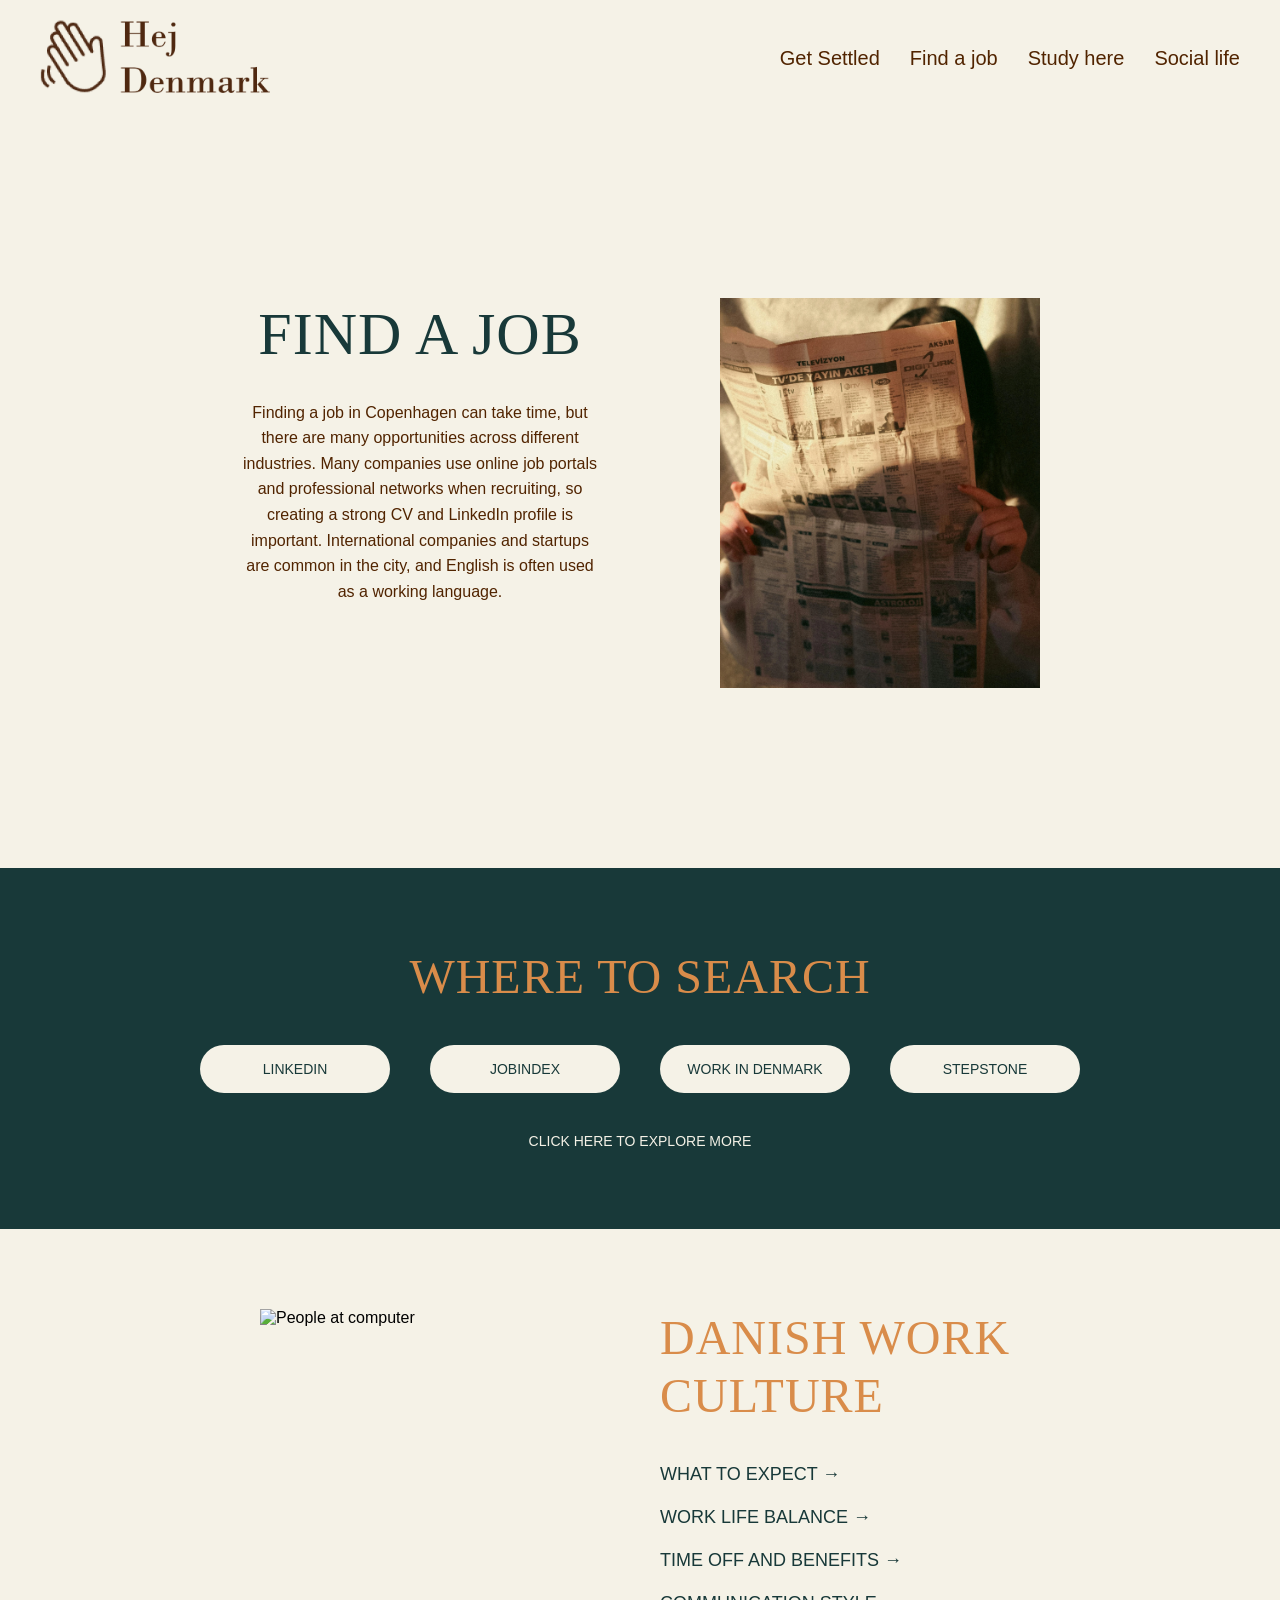
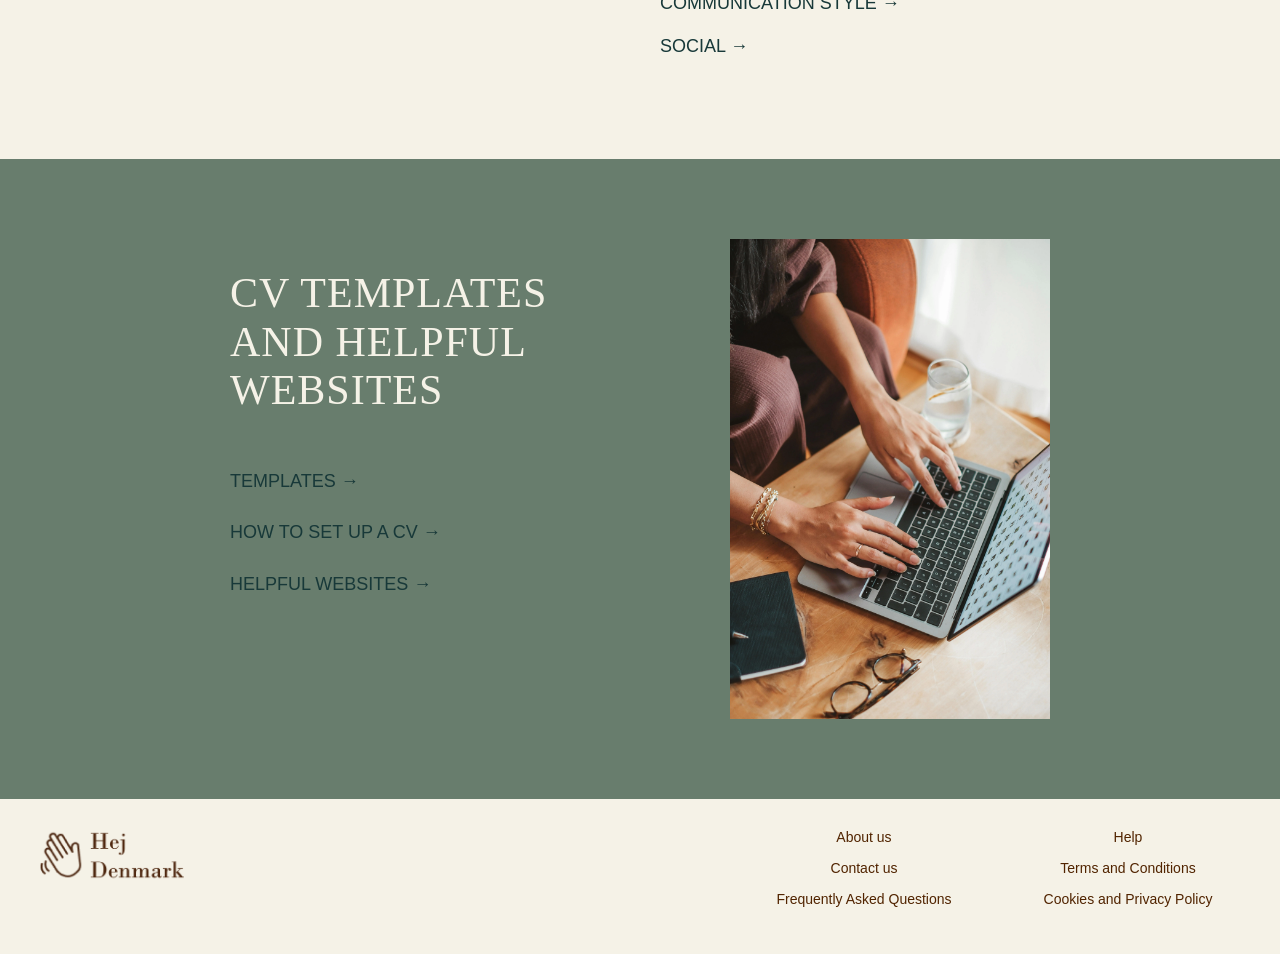
==== find_job.html @ d4f39c69 "first commit" ====
<!DOCTYPE html>
<html lang="da">

<head>
    <meta charset="UTF-8">
    <meta name="viewport" content="width=device-width, initial-scale=1.0">
    <meta name="robots" content="noindex">
    <link rel="stylesheet" href="css/layout.css">
    <link rel="stylesheet" href="css/style.css">
    <title>Hej Danmark</title>
</head>

<body>
    <header class="site-header light-header">
        <div class="logo">
            <a href="index.html">
                <img src="logo/logo_brun.webp" alt="brunlogo">
            </a>
        </div>

        <nav>
            <ul class="nav-menu">
                <li><a href="get_settled.html">Get Settled</a></li>
                <li><a href="find_job.html">Find a job</a></li>
                <li><a href="study_here.html">Study here</a></li>
                <li><a href="social_life.html">Social life</a></li>
            </ul>
        </nav>
        <button class="burger">
            <span class="line"></span>
            <span class="line"></span>
            <span class="line"></span>
        </button>
        <script src="menu.js"></script>
    </header>
    <main>
        <section class="job-intro">
            <div class="job-intro-content">
                <h1>Find a job</h1>
                <p>
                    Finding a job in Copenhagen can take time, but there are many opportunities across different
                    industries. Many companies use online job portals and professional networks when recruiting, so
                    creating a
                    strong CV and LinkedIn profile is important. International companies and startups are common in the
                    city, and English is often used as a working language.
                </p>
            </div>

            <div class="job-intro-image">
                <img src="imgs/newspaper.webp" alt="Newspaper">
            </div>
        </section>
        <section class="job-search">

            <h2>Where to search</h2>

            <div class="job-search-buttons">
                <a href="https://www.linkedin.com" class="search-btn">LinkedIn</a>
                <a href="https://www.jobindex.dk" class="search-btn">Jobindex</a>
                <a href="https://workindenmark.dk" class="search-btn">Work in Denmark</a>
                <a href="https://www.stepstone.dk" class="search-btn">Stepstone</a>
            </div>

            <a href="#" class="job-search-link">Click here to explore more</a>

        </section>
        <section class="work-culture">
            <div class="work-culture-image">
                <img src="imgs/people_computer.webp" alt="People at computer">
            </div>

            <div class="work-culture-content">
                <h2>Danish work culture</h2>

                <ul class="work-culture-links">
                    <li><a href="#expect">What to expect →</a></li>
                    <li><a href="#balance">Work life balance →</a></li>
                    <li><a href="#benefits">Time off and benefits →</a></li>
                    <li><a href="#communication">Communication style →</a></li>
                    <li><a href="#social">Social →</a></li>
                </ul>
            </div>
        </section>
        <section class="cv-section">
            <div class="cv-content">
                <h2>CV Templates<br>and Helpful<br>Websites</h2>

                <ul class="cv-links">
                    <li><a href="#">Templates →</a></li>
                    <li><a href="#">How to set up a CV →</a></li>
                    <li><a href="#">Helpful websites →</a></li>
                </ul>
            </div>

            <div class="cv-image">
                <img src="imgs/person_typing.webp" alt="Person typing on laptop">
            </div>
        </section>
    </main>
    <footer class="site-footer">
        <div class="logo">
            <a href="index.html">
                <img src="logo/logo_brun.webp" alt="brunlogo">
            </a>

            <ul class="footer-links">
                <li>About us</li>
                <li>Contact us</li>
                <li>Frequently Asked Questions</li>
            </ul>

            <ul class="footer-links">
                <li>Help</li>
                <li>Terms and Conditions</li>
                <li>Cookies and Privacy Policy</li>
            </ul>
        </div>
    </footer>
</body>

</html>
---- css/layout.css ----
/* RESET */

* {
  margin: 0;
  padding: 0;
  box-sizing: border-box;
}

/********************************HEADER OG FOOTER**********************************/
/* HEADER LAYOUT */
.site-header {
  display: flex;
  justify-content: space-between;
  align-items: center;
  padding: 15px 40px;
  width: 100%;
  box-sizing: border-box;
}

.site-header .logo img {
  display: block;
  width: 230px;
  height: auto;
}

.nav-menu {
  display: flex;
  gap: 30px;
  list-style: none;
  margin: 0;
  padding: 0;
  align-items: center;
}

.menu-icon {
  display: none;
}

/* FOOTER LAYOUT */
.site-footer {
  padding: 30px 40px;
}

.site-footer .logo {
  display: grid;
  grid-template-columns: 3fr 1fr 1fr;
  align-items: start;
  column-gap: 40px;
}

.site-footer .logo img {
  max-height: 55px;
  width: auto;
  display: block;
  margin-bottom: 40px;
}

/********************************FORSIDE**********************************/
/* HERO LAYOUT */
.hero {
  height: 100vh;
  display: grid;
  grid-template-rows: auto 1fr auto;
  overflow: hidden;
}

.hero img {
  grid-row: 1 / 4;
  grid-column: 1;
  width: 100%;
  height: 100%;
  object-fit: cover;
  display: block;
}

.site-header {
  grid-row: 1;
  grid-column: 1;
  z-index: 1;
}

.hero-text {
  grid-row: 3;
  grid-column: 1;
  text-align: center;
  margin-bottom: 40px;
  z-index: 1;
  width: 100%;
}

/* INFO GRID LAYOUT */
.info-grid {
  display: grid;
  grid-template-columns: repeat(3, 1fr);
  padding: 120px 80px;
  text-align: center;
}

.info-card {
  display: flex;
  flex-direction: column;
  align-items: center;
  gap: 15px;
}

.info-card img {
  width: auto;
  height: 100px;
}

/* STORIES SECTION LAYOUT */
.stories {
  display: flex;
  flex-direction: column;
  align-items: center;
  padding: 100px 20px;
  text-align: center;
}

.video-box {
  width: 70%;
  max-width: 900px;
  margin-top: 40px;
}

.video-box video {
  width: 100%;
  height: auto;
  display: block;
}

/* COMMUNITY SECTION LAYOUT */
.community {
  text-align: center;
  padding: 100px 20px;
}

.community-grid {
  display: grid;
  grid-template-columns: repeat(2, 1fr);
  gap: 60px;
  max-width: 900px;
  margin: 60px auto 0;
}

.community-card {
  display: block;
}

.community-card img {
  width: 100%;
  height: 250px;
  object-fit: cover;
  display: block;
}

/********************************GET SETTLED SIDE**********************************/
/* INTRO LAYOUT */

.settled-intro {
  display: flex;
  flex-direction: column;
  align-items: center;
  padding: 70px 60px;
}

.settled-title {
  text-align: center;
  margin-bottom: 60px;
}

.settled-grid {
  display: grid;
  grid-template-columns: 320px 260px;
  gap: 70px;
  justify-content: center;
  align-items: start;
}

.settled-image img {
  width: 100%;
  height: auto;
  display: block;
}

.settled-links {
  list-style: none;
  padding: 0;
  margin: 0;
  margin-top: 40px;
}

.settled-links li {
  margin-bottom: 40px;
}

/* MOVING GUIDE SECTION */

.moving-guide {
  display: grid;
  grid-template-columns: 420px 260px;
  justify-content: center;
  align-items: center;
  gap: 120px;
  padding: 80px 60px;
}

.moving-guide-content {
  display: flex;
  flex-direction: column;
  align-items: center;
  text-align: center;
}

.moving-guide-content p {
  margin: 35px 0;
  line-height: 1.6;
  max-width: 280px;
}

.moving-guide-image img {
  width: 100%;
  height: auto;
  display: block;
}

/* HOUSING SECTION */

.housing-section {
  display: grid;
  grid-template-columns: 360px 420px;
  justify-content: center;
  align-items: center;
  gap: 120px;
  padding: 80px 60px;
}

.housing-image img {
  width: 100%;
  height: auto;
  display: block;
}

.housing-content {
  text-align: center;
}

.housing-buttons {
  display: grid;
  grid-template-columns: 1fr 1fr;
  gap: 30px;
  margin: 40px 0;
}

/* HELP SECTION */

.help-section {
  display: flex;
  flex-direction: column;
  align-items: center;
  text-align: center;
  padding: 80px 60px;
}

.help-links {
  list-style: none;
  padding: 0;
  margin-top: 30px;
}

.help-links li {
  margin-bottom: 10px;
}

/********************************FIND A JOB SIDE**********************************/
/* INTRO */

.job-intro {
  display: grid;
  grid-template-columns: 360px 320px;
  justify-content: center;
  align-items: start;
  gap: 120px;
  padding: 180px 60px;
}

.job-intro-content {
  text-align: center;
}

.job-intro-content p {
  margin-top: 30px;
  line-height: 1.6;
}

.job-intro-image img {
  width: 100%;
  height: auto;
  display: block;
}

/* JOB SEARCH SECTION */

.job-search {
  display: flex;
  flex-direction: column;
  align-items: center;
  text-align: center;
  padding: 80px 60px;
}

.job-search-buttons {
  display: flex;
  gap: 40px;
  margin: 40px 0;
  flex-wrap: wrap;
  justify-content: center;
}

/* WORK CULTURE SECTION */

.work-culture {
  display: grid;
  grid-template-columns: 320px 360px;
  justify-content: center;
  align-items: start;
  gap: 80px;
  padding: 80px 60px;
}

.work-culture-image img {
  width: 100%;
  height: auto;
  display: block;
}

.work-culture-links {
  list-style: none;
  padding: 0;
  margin: 40px 0 0 0;
}

.work-culture-links li {
  margin-bottom: 22px;
}

/* CV SECTION */

.cv-section {
  display: grid;
  grid-template-columns: 400px 320px;
  justify-content: center;
  align-items: center;
  gap: 100px;
  padding: 80px 60px;
}

.cv-content {
  align-self: start;
  padding-top: 30px;
}

.cv-image img {
  width: 100%;
  height: auto;
  display: block;
}

.cv-links {
  list-style: none;
  padding: 0;
  margin-top: 55px;
}

.cv-links li {
  margin-bottom: 26px;
}

/************************************ MOBILE LAYOUT ***********************************/

/******* FORSIDE *********/
/* HERO SECTION */

@media (max-width: 768px) {
  .site-header {
    padding: 20px;
  }

  .site-header .logo img {
    width: 140px;
  }

  .nav-menu {
    display: none;
  }

  .menu-icon {
    display: block;
    font-size: 40px;
    color: #f5f2e7;
    line-height: 1;
  }

  .hero {
    min-height: 100vh;
    height: auto;
  }

  .hero-text {
    margin-bottom: 30px;
    padding: 0 20px;
  }

  /*************************************************SPURJA KENNARANN**********************************************************/
  .site-header .light-header .menu-icon {
    color: black;
  }
  /*************************************************SPURJA KENNARANN**********************************************************/
}

/* ICON / INFO SECTION */
@media (max-width: 768px) {
  .info-grid {
    display: flex;
    flex-direction: column;
    gap: 40px;
    padding: 60px 90px;
  }

  .info-card {
    display: grid;
    grid-template-columns: 80px 1fr;
    align-items: center;
    text-align: left;
    column-gap: 70px;
  }

  .info-icon {
    display: flex;
    justify-content: center;
    align-items: center;
  }

  .info-icon img {
    width: 60px;
    height: auto;
    display: block;
  }

  .info-text {
    display: flex;
    flex-direction: column;
    justify-content: center;
  }

  /* COMMUNITY SECTION */
  .community {
    padding: 60px 20px;
  }

  .community-grid {
    grid-template-columns: 1fr;
    gap: 40px;
    max-width: 260px;
    margin: 40px auto 0;
  }

  .community-card {
    display: flex;
    flex-direction: column;
    align-items: center;
  }

  .community-card img {
    width: 100%;
    height: auto;
    object-fit: cover;
  }

  .community-card h3 {
    margin-top: 12px;
    text-align: center;
  }

  /* FOOTER */

  .site-footer {
    padding: 40px 20px;
  }

  .site-footer .logo {
    grid-template-columns: 1fr;
    justify-items: center;
    row-gap: 20px;
    text-align: center;
  }

  .site-footer .logo img {
    max-height: 55px;
    width: auto;
  }

  .footer-links {
    justify-self: center;
  }

  /******************** GET SETTLED ***********************/
  /* INTRO */

  .settled-intro {
    padding: 35px 20px 50px;
  }

  .settled-title {
    text-align: center;
    margin-bottom: 30px;
  }

  .settled-grid {
    grid-template-columns: 150px 1fr;
    gap: 20px;
    align-items: start;
    justify-content: center;
  }

  .settled-image img {
    width: 150px;
    height: auto;
    display: block;
  }

  .settled-content {
    padding-top: 6px;
  }

  .settled-links {
    margin-top: 0;
    padding: 0;
  }

  .settled-links li {
    margin-bottom: 16px;
  }

  /* MOVING GUIDE*/

  .moving-guide {
    grid-template-columns: 1fr;
    justify-items: center;
    gap: 15px;
    padding: 60px 20px;
  }

  .moving-guide-content {
    display: contents;
  }

  .moving-guide-content h2 {
    order: 1;
    text-align: center;
  }

  .moving-guide-image {
    order: 2;
  }

  .moving-guide-image img {
    width: 150px;
    height: auto;
    display: block;
  }

  .moving-guide-content p {
    order: 3;
    max-width: 220px;
    text-align: center;
  }

  .guide-button {
    order: 4;
  }

  /* HOUSING SECTION */

  .housing-section {
    grid-template-columns: 180px 200px;
    justify-content: center;
    gap: 22px;
    padding: 45px 20px;
    align-items: start;
  }

  .housing-image img {
    width: 180px;
    height: auto;
    display: block;
  }

  .housing-content {
    display: flex;
    flex-direction: column;
    align-items: center;
    text-align: center;
  }

  .housing-buttons {
    display: flex;
    flex-direction: column;
    align-items: center;
    gap: 14px;
    margin-top: 20px;
  }

  .housing-btn {
    width: 170px;
    text-align: center;
  }

  .housing-link {
    display: block;
    text-align: center;
    margin-top: 22px;
  }

  /*HELP SECTION */
  .help-section {
    display: flex;
    flex-direction: column;
    align-items: center;
    text-align: center;
    padding: 80px 60px;
  }

  .help-links {
    list-style: none;
    padding: 0;
    margin-top: 30px;
  }

  .help-links li {
    margin-bottom: 10px;
  }

  /************************ FIND A JOB ***********************/
  /* INTRO*/
  .job-intro {
    grid-template-columns: 200px 200px;
    justify-content: center;
    gap: 20px;
    padding: 40px 20px;
    align-items: start;
  }

  .job-intro-image img {
    width: 200px;
  }

  .job-intro-content {
    text-align: left;
  }

  /* WHERE TO SEARCH*/
  .job-search {
    padding: 50px 20px;
  }

  .job-search-buttons {
    display: flex;
    flex-direction: column;
    align-items: center;
    gap: 14px;
    margin-top: 20px;
  }

  /* WORK CULTURE*/
  .work-culture {
    display: flex;
    flex-direction: column;
    align-items: center;
    padding: 50px 20px;
    text-align: center;
  }

  .work-culture-content {
    display: contents;
  }

  .work-culture-content h2 {
    order: 1;
  }

  .work-culture-image {
    order: 2;
  }

  .work-culture-image img {
    width: 200px;
    height: auto;
    display: block;
  }

  .work-culture-links {
    order: 3;
    list-style: none;
    padding: 0;
    margin: 0;
  }

  /* CV TEMPLATES SECTION*/
  .cv-section {
    grid-template-columns: 1fr;
    justify-items: center;
    text-align: center;
    gap: 20px;
    padding: 50px 20px;
  }

  .cv-image img {
    width: 200px;
    height: auto;
    display: block;
  }

  .cv-links {
    margin-top: 50px;
  }

  .cv-links li {
    margin-bottom: 14px;
  }
}
---- css/style.css ----
/* RESET */

* {
  margin: 0;
  padding: 0;
  box-sizing: border-box;
}

/* GENERAL */

body {
  font-family: "Montserrat", sans-serif;
}

h1,
h2,
h3,
h4,
h5,
h6 {
  font-family: "Libre Bodoni", serif;
  font-weight: 500;
  letter-spacing: 1px;
  line-height: 1.2;
}

img {
  max-width: 100%;
  height: auto;
}

section {
  width: 100%;
}

/* COLORS */

.color1 {
  color: #183939;
}

.color2 {
  color: #512400;
}

.color3 {
  color: #f5f2e7;
}

.color4 {
  color: #ead4a7;
}

.color5 {
  color: #687d6d;
}

.color6 {
  color: #d98c4a;
}

/*************** Fonts *********************/

@font-face {
  font-family: "Libre Bodoni";
  src:
    url(fonts/LibreBodoni/LibreBodoni-VariableFont_wght.woff) format("woff"),
    url(fonts/LibreBodoni/LibreBodoni-VariableFont_wght.woff2) format("woff2");
}

@font-face {
  font-family: "Montserrat";
  src:
    url(fonts/Montserrat/Montserrat-VariableFont_wght.woff) format("woff"),
    url(fonts/Montserrat/Montserrat-VariableFont_wght.woff2) format("woff2");
}

/********************************HEADER OG FOOTER**********************************/
/* HEADER STYLE */
.site-header {
  background: transparent;
}

.nav-menu a {
  text-decoration: none;
  color: #f5f2e7;
  font-size: 20px;
  font-weight: 400;
  transition: color 0.3s ease;
}

.nav-menu a:hover {
  color: #ead4a7;
}

/* BURGER */
.burger {
  width: 30px;
  height: 20px;
  cursor: pointer;
}

.burger .line {
  display: block;
  width: 100%;
  height: 2px;
  background-color: #512400;
  margin-bottom: 5px;
  transition: 0.2s linear;
}
.burger {
  display: none;
}

/* LIGHT BURGER VERSION */
.burger_light {
  width: 30px;
  height: 20px;
  cursor: pointer;
}

.burger_light .line {
  display: block;
  width: 100%;
  height: 2px;
  background-color: #f5f2e7;
  margin-bottom: 5px;
  transition: 0.2s linear;
}
.burger_light {
  display: none;
}

/*MOBILE BURGER*/

@media screen and (max-width: 800px) {
  .menu {
    display: none;
  }
  .burger {
    display: block;
    background-color: transparent;
    border: 0;
  }
  .burger.active .line:nth-child(1) {
    transform: rotate(45deg) translate(5px, 5px);
    transition: 0.2s linear;
  }

  .burger.active .line:nth-child(2) {
    opacity: 0;
    transition: 0.15s linear;
  }

  .burger.active .line:nth-child(3) {
    transform: rotate(-45deg) translate(5px, -5px);
    transition: 0.2s linear;
  }

  nav.active .menu {
    display: block;
    background-color: #f5f2e7;
    position: absolute;
    top: 94px;
    left: 0;
    width: 100%;
    box-shadow: 0 10px 10px #f5f2e7;
    z-index: 1;
  }

  nav.active .menu li {
    margin: 10px 20px;
  }

  nav.active .menu a {
    font-size: 24px;
  }

  .burger_light {
    display: block;
    background-color: transparent;
    border: 0;
  }
  .burger_light.active .line:nth-child(1) {
    transform: rotate(45deg) translate(5px, 5px);
    transition: 0.2s linear;
  }

  .burger_light.active .line:nth-child(2) {
    opacity: 0;
    transition: 0.15s linear;
  }

  .burger_light.active .line:nth-child(3) {
    transform: rotate(-45deg) translate(5px, -5px);
    transition: 0.2s linear;
  }
}
/* LIGHT HEADER VERSION */
.light-header {
  background-color: #f5f2e7;
}

.light-header .nav-menu a {
  color: #512400;
}

.light-header .nav-menu a:hover {
  color: #000000;
}

/* FOOTER STYLE */
.site-footer {
  background-color: #f5f2e7;
}

.footer-links {
  color: #512400;
  font-size: 14px;
}

.footer-links {
  list-style: none;
  padding: 0;
  margin: 0;
  text-align: center;
}

.footer-links li {
  margin-bottom: 15px;
}

/********************************FORSIDE**********************************/
/* HERO STYLE */
.hero {
  background-color: rgba(0, 0, 0, 0.2);
  background-blend-mode: darken;
}

.hero-text h1 {
  margin: 0;
  color: #f5f2e7;
  font-size: 64px;
  font-weight: 400;
  text-transform: uppercase;
}

.hero-text p {
  margin-top: 10px;
  margin-bottom: 0;
  color: #f5f2e7;
  font-size: 24px;
}

/* INFO GRID STYLE */
.info-grid {
  background-color: #f5f2e7;
}

.info-card h2 {
  color: #183939;
  font-size: 24px;
  font-weight: 500;
  margin: 10px 0 5px;
}

.info-card p {
  color: #183939;
  font-size: 14px;
  max-width: 220px;
  line-height: 1.5;
  margin: 0;
}
.info-card a {
  transition: transform 0.3s ease;
}

.info-card:hover a {
  transform: scale(1.1);
}
/* STORIES SECTION STYLE */
.stories {
  background-color: #e2cfa4;
  background-image: url(../imgs/Background_tile.webp);
  background-repeat: repeat;
}

.stories h2 {
  color: #183939;
  font-size: 32px;
  letter-spacing: 1px;
  margin: 0;
  text-transform: uppercase;
}

.video-box {
  border: 6px solid #183939;
}

/* COMMUNITY SECTION STYLE */
.community {
  background-color: #f5f2e7;
}

.community h2 {
  color: #512400;
  font-size: 32px;
  text-transform: uppercase;
  margin: 0;
}

.community-card {
  text-decoration: none;
}

.community-card h3 {
  color: #512400;
  font-size: 16px;
  margin-top: 15px;
}

.community-card img {
  transition: transform 0.3s ease;
}

.community-card:hover img {
  transform: scale(1.05);
}

/********************************GET SETTLED SIDE**********************************/
/* INTRO STYLE */

.settled-intro {
  background-color: #f5f2e7;
}

.settled-title {
  color: #512400;
  font-size: 64px;
  text-transform: uppercase;
}

.settled-links a {
  text-decoration: none;
  color: #512400;
  font-size: 18px;
  text-transform: uppercase;
}

.settled-links a:hover {
  color: #d98c4a;
}

/* MOVING GUIDE STYLE */

.moving-guide {
  background-color: #ead4a7;
}

.moving-guide-content h2 {
  color: #d98c4a;
  font-size: 48px;
  font-weight: 400;
  text-transform: uppercase;
}

.moving-guide-content p {
  color: #512400;
  font-size: 18px;
}

.guide-button {
  display: inline-block;
  padding: 14px 42px;
  background-color: #d98c4a;
  color: #512400;
  text-decoration: none;
  border-radius: 999px;
  font-size: 12px;
  text-transform: uppercase;
}
.guide-button:hover {
  background-color: #512400;
  color: #d98c4a;
}

/* HOUSING SECTION STYLE */

.housing-section {
  background-color: #f5f2e7;
}

.housing-content h2 {
  color: #d98c4a;
  font-size: 48px;
  text-transform: uppercase;
}

.housing-btn {
  display: inline-block;
  padding: 16px 40px;
  background-color: #512400;
  color: #f5f2e7;
  text-decoration: none;
  border-radius: 999px;
  font-size: 14px;
  text-transform: uppercase;
}

.housing-btn:hover {
  background-color: #d98c4a;
}

.housing-link {
  display: inline-block;
  margin-top: 20px;
  color: #d98c4a;
  text-decoration: none;
  font-size: 14px;
  text-transform: uppercase;
}

.housing-link:hover {
  color: #512400;
}

/* HELP SECTION STYLE */

.help-section {
  background-color: #ead4a7;
}

.help-section h2 {
  color: #512400;
  font-size: 48px;
  text-transform: uppercase;
}

.help-links a {
  text-decoration: none;
  color: #512400;
  font-size: 16px;
}

.help-links a:hover {
  color: #d98c4a;
}
/********************************FIND A JOB SIDE**********************************/
/* INTRO */

.job-intro {
  background-color: #f5f2e7;
}

.job-intro-content h1 {
  color: #183939;
  font-size: 60px;
  text-transform: uppercase;
}

.job-intro-content p {
  color: #512400;
  font-size: 16px;
}

/* JOB SEARCH STYLE */

.job-search {
  background-color: #183939;
}

.job-search h2 {
  color: #d98c4a;
  font-size: 48px;
  text-transform: uppercase;
}

.search-btn {
  display: inline-flex;
  justify-content: center;
  align-items: center;
  width: 190px;
  height: 48px;
  background-color: #f5f2e7;
  color: #183939;
  text-decoration: none;
  border-radius: 999px;
  font-size: 14px;
  text-transform: uppercase;
}

.search-btn:hover {
  background-color: #d98c4a;
}

.job-search-link {
  color: #f5f2e7;
  text-decoration: none;
  font-size: 14px;
  text-transform: uppercase;
}

.job-search-link:hover {
  color: #d98c4a;
}

/* WORK CULTURE STYLE */

.work-culture {
  background-color: #f5f2e7;
}

.work-culture-content h2 {
  color: #d98c4a;
  font-size: 48px;
  text-transform: uppercase;
}

.work-culture-links a {
  text-decoration: none;
  color: #183939;
  font-size: 18px;
  text-transform: uppercase;
}

.work-culture-links a:hover {
  color: #d98c4a;
}

/* CV SECTION STYLE */

.cv-section {
  background-color: #687d6d;
}

.cv-content h2 {
  color: #f5f2e7;
  font-size: 42px;
  text-transform: uppercase;
  line-height: 1.15;
  letter-spacing: 1px;
}

.cv-links a {
  text-decoration: none;
  color: #183939;
  font-size: 18px;
  text-transform: uppercase;
  line-height: 1.4;
}

.cv-links a:hover {
  color: #d98c4a;
}

/************************************ MOBILE LAYOUT ***********************************/
/************ FORSIDE *************/
/* HERO SECTION */

@media (max-width: 768px) {
  .hero-text h1 {
    font-size: 34px;
    line-height: 1.1;
  }

  .hero-text p {
    font-size: 16px;
  }

  /* ICON / INFO SECTION */

  .info-text h2 {
    font-size: 24px;
    line-height: 1.2;
  }

  .info-text p {
    font-size: 12px;
    line-height: 1.35;
  }

  /************************ GET SETTLED ***********************/
  .settled-title {
    font-size: 34px;
  }

  .settled-links a {
    font-size: 14px;
  }

  /* MOVING GUIDE SECTION */
  .moving-guide-content h2 {
    font-size: 26px;
  }

  .moving-guide-content p {
    font-size: 14px;
    line-height: 1.5;
  }

  .guide-button {
    font-size: 12px;
    padding: 14px 28px;
  }

  /* HOUSING SECTION */
  .housing-content h2 {
    font-size: 20px;
    text-align: center;
  }

  .housing-btn {
    width: 140px;
    padding: 10px 0;
    font-size: 11px;
    text-align: center;
  }

  .housing-link {
    font-size: 12px;
  }

  /* HELP SECTION */
  .help-section h2 {
    font-size: 30px;
    text-align: center;
  }
  .help-links {
    font-size: 12px;
    text-align: center;
  }

  /************************ FIND A JOB  ***********************/
  .job-intro-content h1 {
    font-size: 30px;
  }

  .job-intro-content p {
    font-size: 12px;
    margin-top: 10px;
    line-height: 1.5;
  }

  /* WHERE TO SEARCH*/
  .job-search h2 {
    font-size: 22px;
    margin-bottom: 20px;
  }

  .job-search-btn {
    width: 180px;
    padding: 12px 0;
    font-size: 12px;
  }

  .job-search-link {
    font-size: 12px;
    margin-top: 20px;
  }

  /* WORK CULTURE*/
  .work-culture-content h2 {
    font-size: 24px;
  }

  .work-culture-links a {
    font-size: 14px;
  }
  /* CV TEMPLATES SECTION*/
  .cv-content h2 {
    font-size: 24px;
    line-height: 1.2;
  }

  .cv-links a {
    font-size: 14px;
  }
}
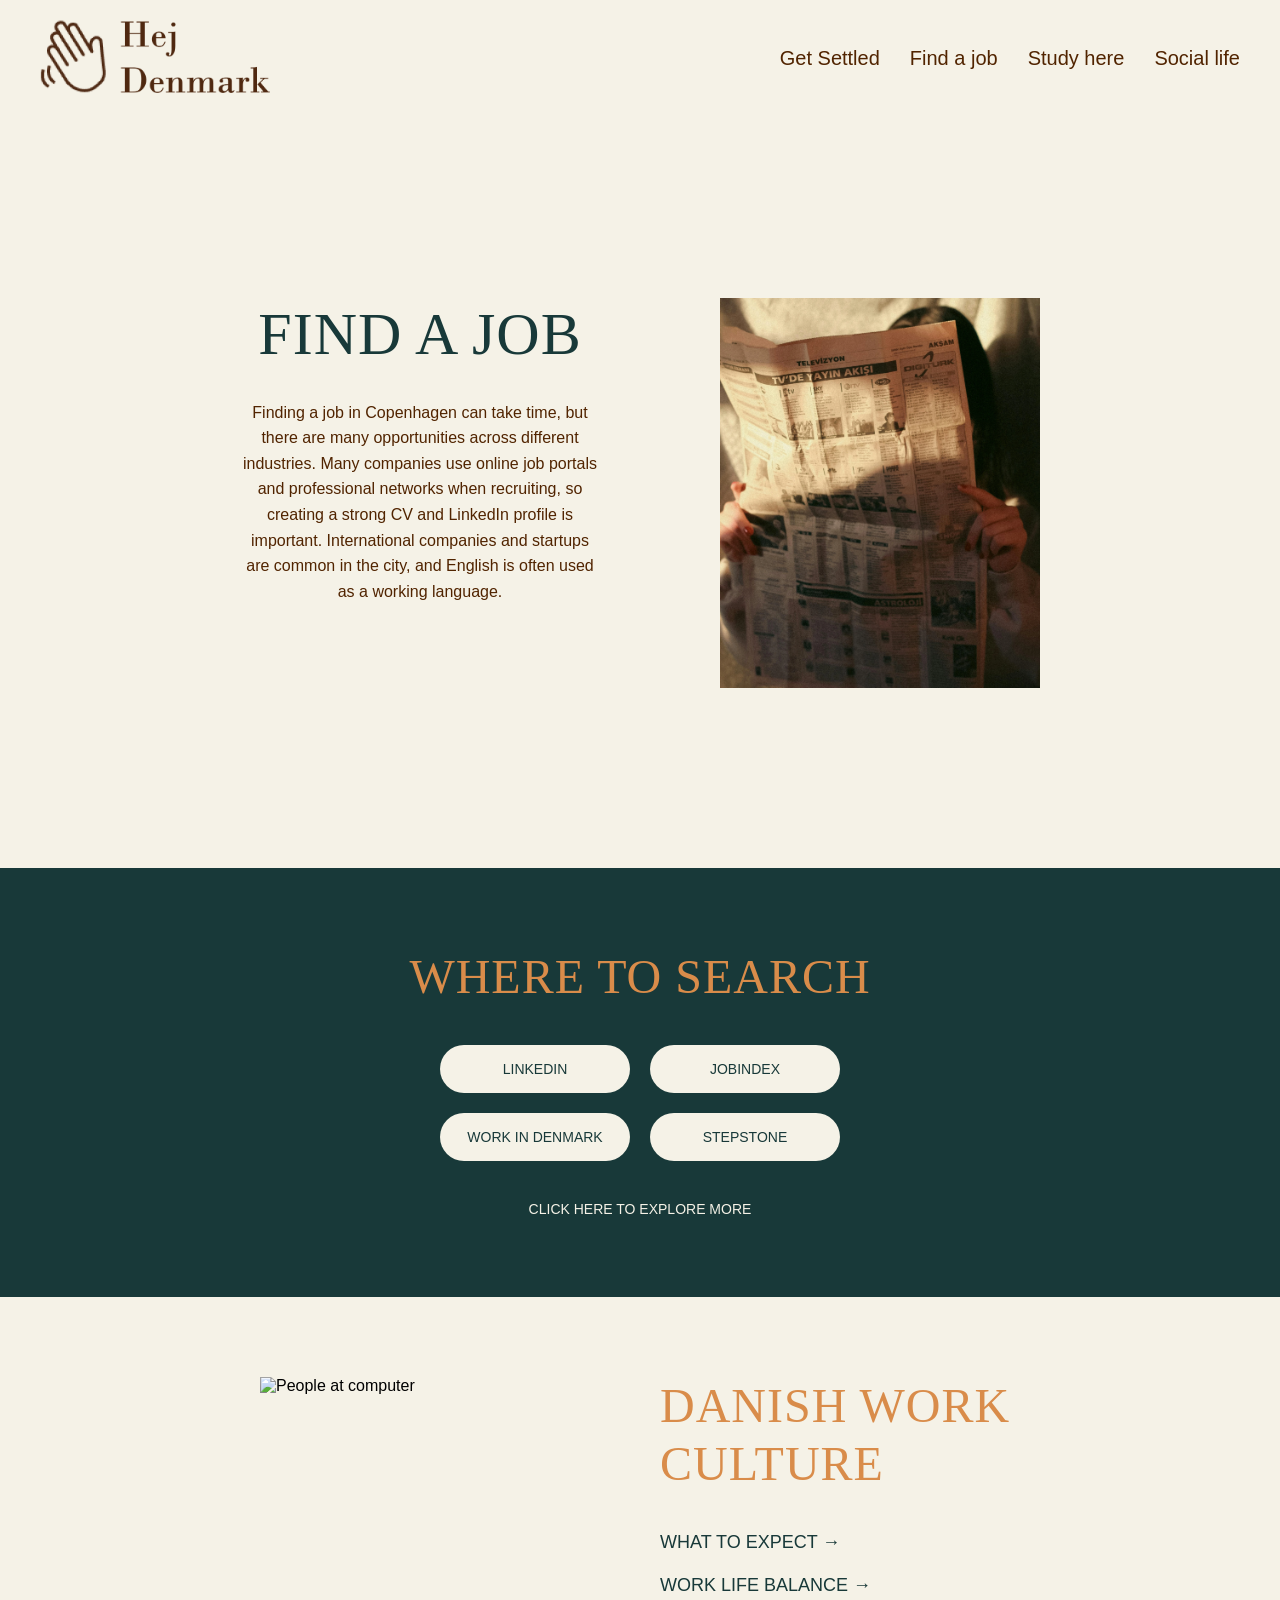
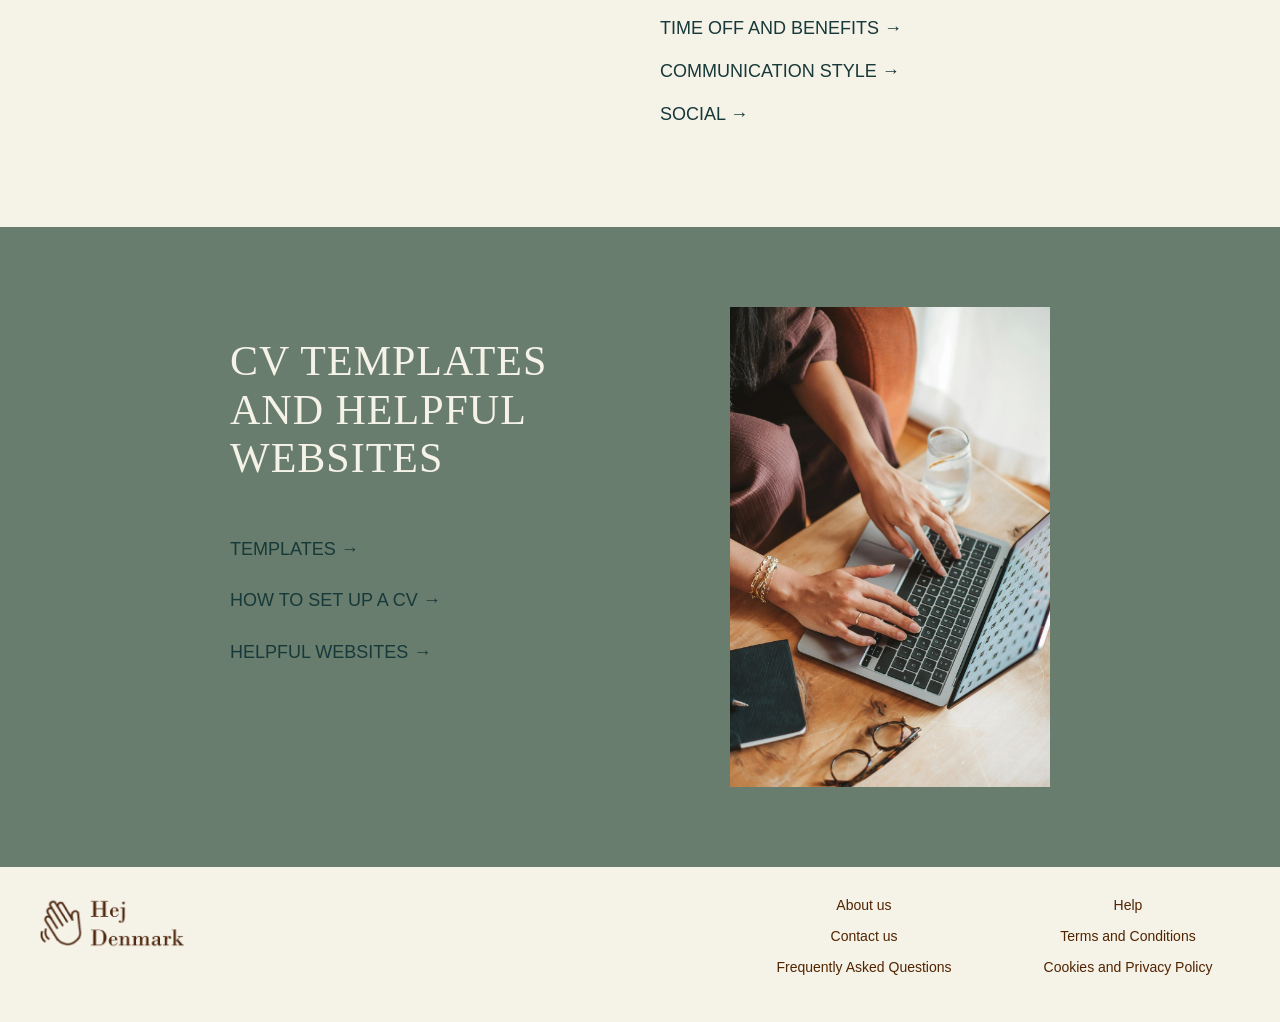
==== commit c714dd38: "Changes 1" ====
--- a/find_job.html
+++ b/find_job.html
@@ -98,10 +98,12 @@
         </section>
     </main>
     <footer class="site-footer">
-        <div class="logo">
-            <a href="index.html">
-                <img src="logo/logo_brun.webp" alt="brunlogo">
-            </a>
+        <div class="footer-grid">
+            <div class="footer-logo">
+                <a href="index.html">
+                    <img src="logo/logo_brun.webp" alt="brunlogo">
+                </a>
+            </div>
 
             <ul class="footer-links">
                 <li>About us</li>
--- a/css/layout.css
+++ b/css/layout.css
@@ -41,14 +41,14 @@
   padding: 30px 40px;
 }
 
-.site-footer .logo {
+.footer-grid {
   display: grid;
   grid-template-columns: 3fr 1fr 1fr;
   align-items: start;
   column-gap: 40px;
 }
 
-.site-footer .logo img {
+.footer-logo img {
   max-height: 55px;
   width: auto;
   display: block;
@@ -92,20 +92,29 @@
 .info-grid {
   display: grid;
   grid-template-columns: repeat(3, 1fr);
-  padding: 120px 80px;
+  gap: 60px;
+  padding: 100px 80px;
   text-align: center;
 }
 
 .info-card {
-  display: flex;
-  flex-direction: column;
-  align-items: center;
-  gap: 15px;
+  width: 260px;
+  margin: 0 auto;
 }
 
 .info-card img {
+  height: 100px;
   width: auto;
-  height: 100px;
+  display: block;
+  margin: 0 auto 20px;
+}
+
+.info-card h2 {
+  margin-bottom: 10px;
+}
+
+.info-card p {
+  margin: 0;
 }
 
 /* STORIES SECTION LAYOUT */
@@ -310,11 +319,11 @@
 }
 
 .job-search-buttons {
-  display: flex;
-  gap: 40px;
+  display: grid;
+  grid-template-columns: repeat(2, auto);
+  gap: 20px;
+  justify-content: center;
   margin: 40px 0;
-  flex-wrap: wrap;
-  justify-content: center;
 }
 
 /* WORK CULTURE SECTION */
@@ -665,11 +674,7 @@
   }
 
   .job-search-buttons {
-    display: flex;
-    flex-direction: column;
-    align-items: center;
-    gap: 14px;
-    margin-top: 20px;
+    grid-template-columns: 1fr;
   }
 
   /* WORK CULTURE*/
--- a/css/style.css
+++ b/css/style.css
@@ -267,7 +267,6 @@
 .info-card p {
   color: #183939;
   font-size: 14px;
-  max-width: 220px;
   line-height: 1.5;
   margin: 0;
 }
@@ -280,13 +279,14 @@
 }
 /* STORIES SECTION STYLE */
 .stories {
-  background-color: #e2cfa4;
-  background-image: url(../imgs/Background_tile.webp);
+  background-color: #ead4a7;
+  background-image: url(../imgs/background_tile.webp);
+  background-size: 800px;
   background-repeat: repeat;
 }
 
 .stories h2 {
-  color: #183939;
+  color: #512400;
   font-size: 32px;
   letter-spacing: 1px;
   margin: 0;
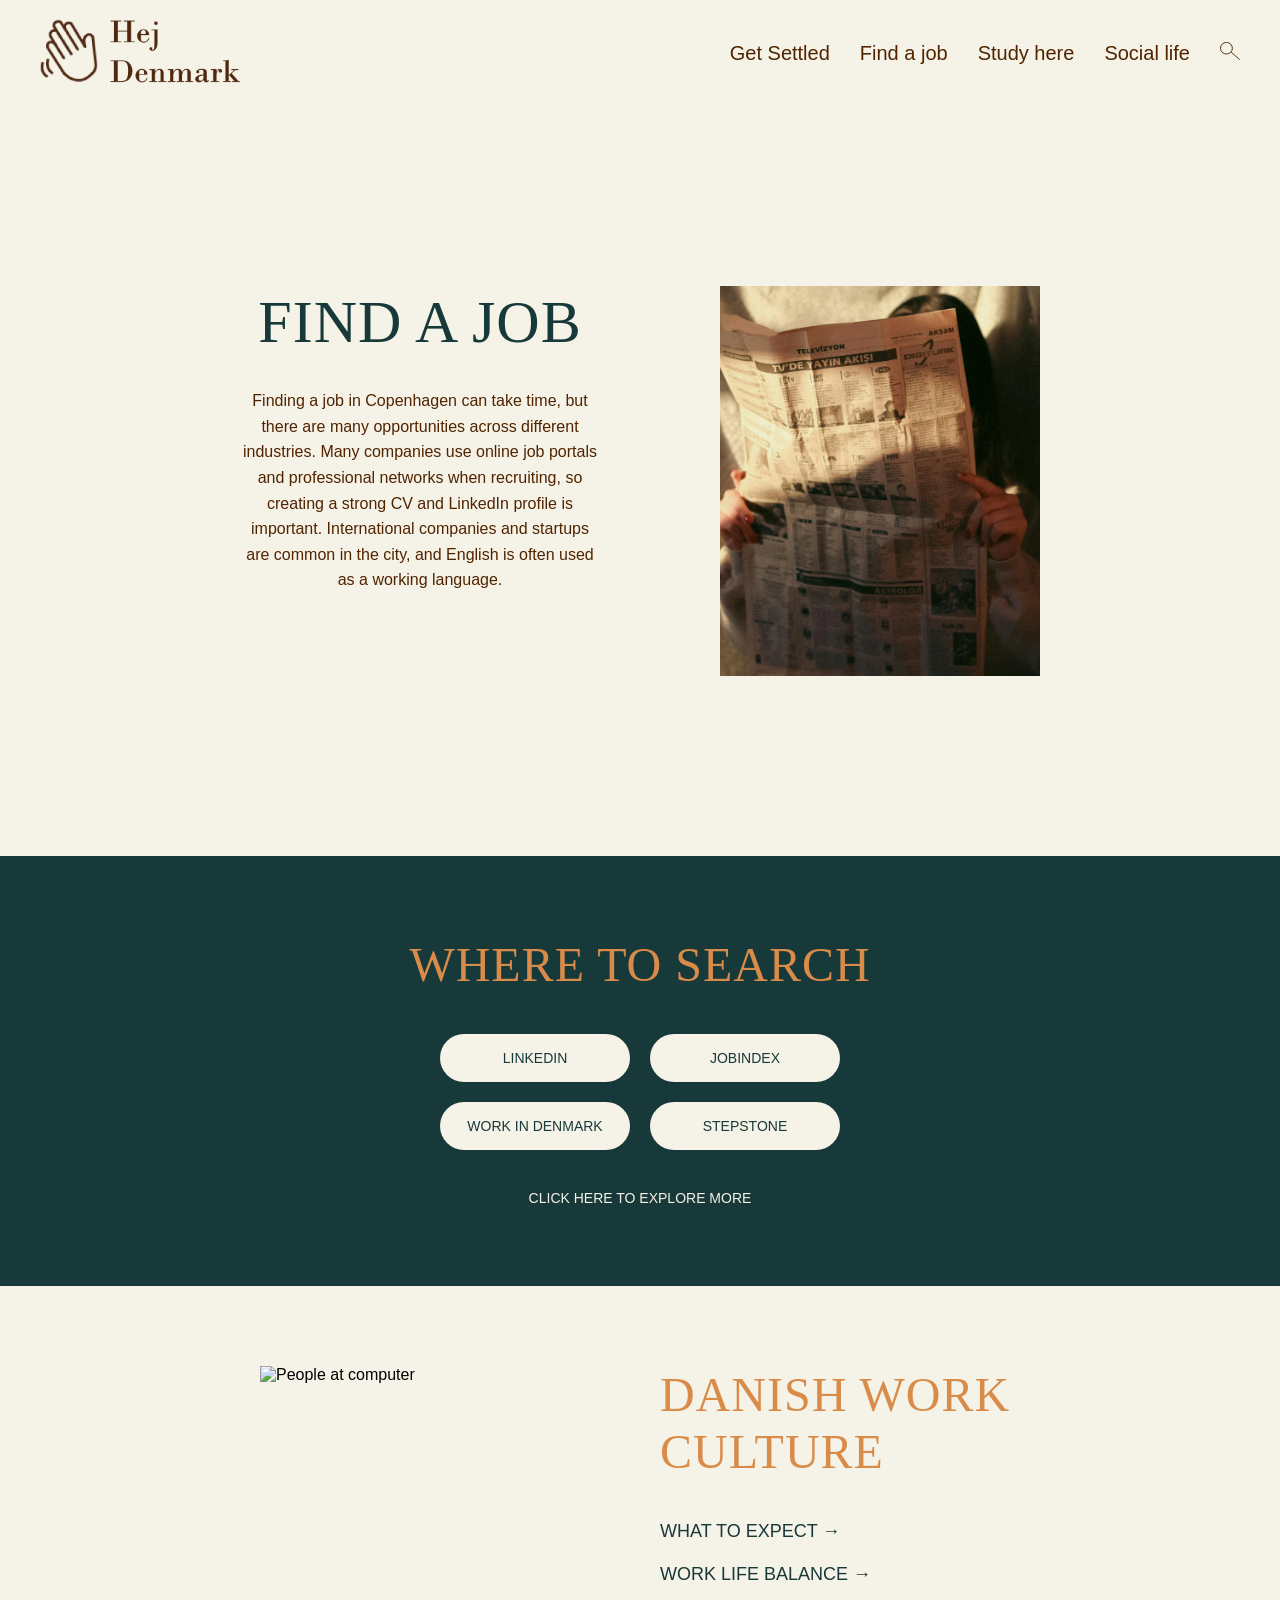
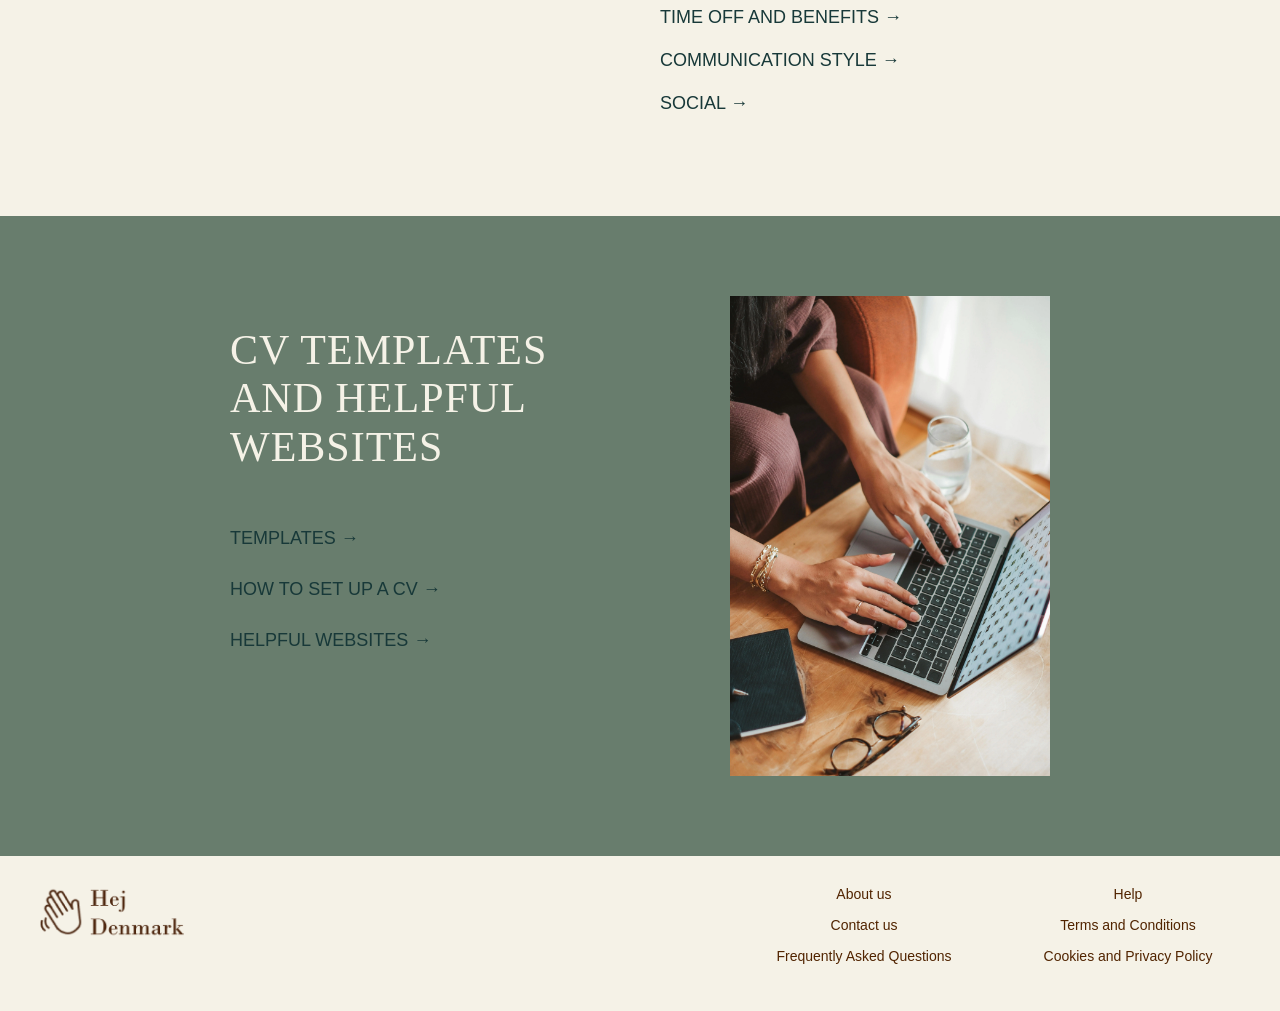
==== commit fca66d07: "change 2" ====
--- a/find_job.html
+++ b/find_job.html
@@ -24,6 +24,9 @@
                 <li><a href="find_job.html">Find a job</a></li>
                 <li><a href="study_here.html">Study here</a></li>
                 <li><a href="social_life.html">Social life</a></li>
+                <li class="search-icon">
+                    <img src="imgs/brun_search.svg" alt="Search brun">
+                </li>
             </ul>
         </nav>
         <button class="burger">
--- a/css/layout.css
+++ b/css/layout.css
@@ -19,7 +19,7 @@
 
 .site-header .logo img {
   display: block;
-  width: 230px;
+  width: 200px;
   height: auto;
 }
 
@@ -34,6 +34,11 @@
 
 .menu-icon {
   display: none;
+}
+
+.search-icon {
+  width: 20px;
+  height: auto;
 }
 
 /* FOOTER LAYOUT */
